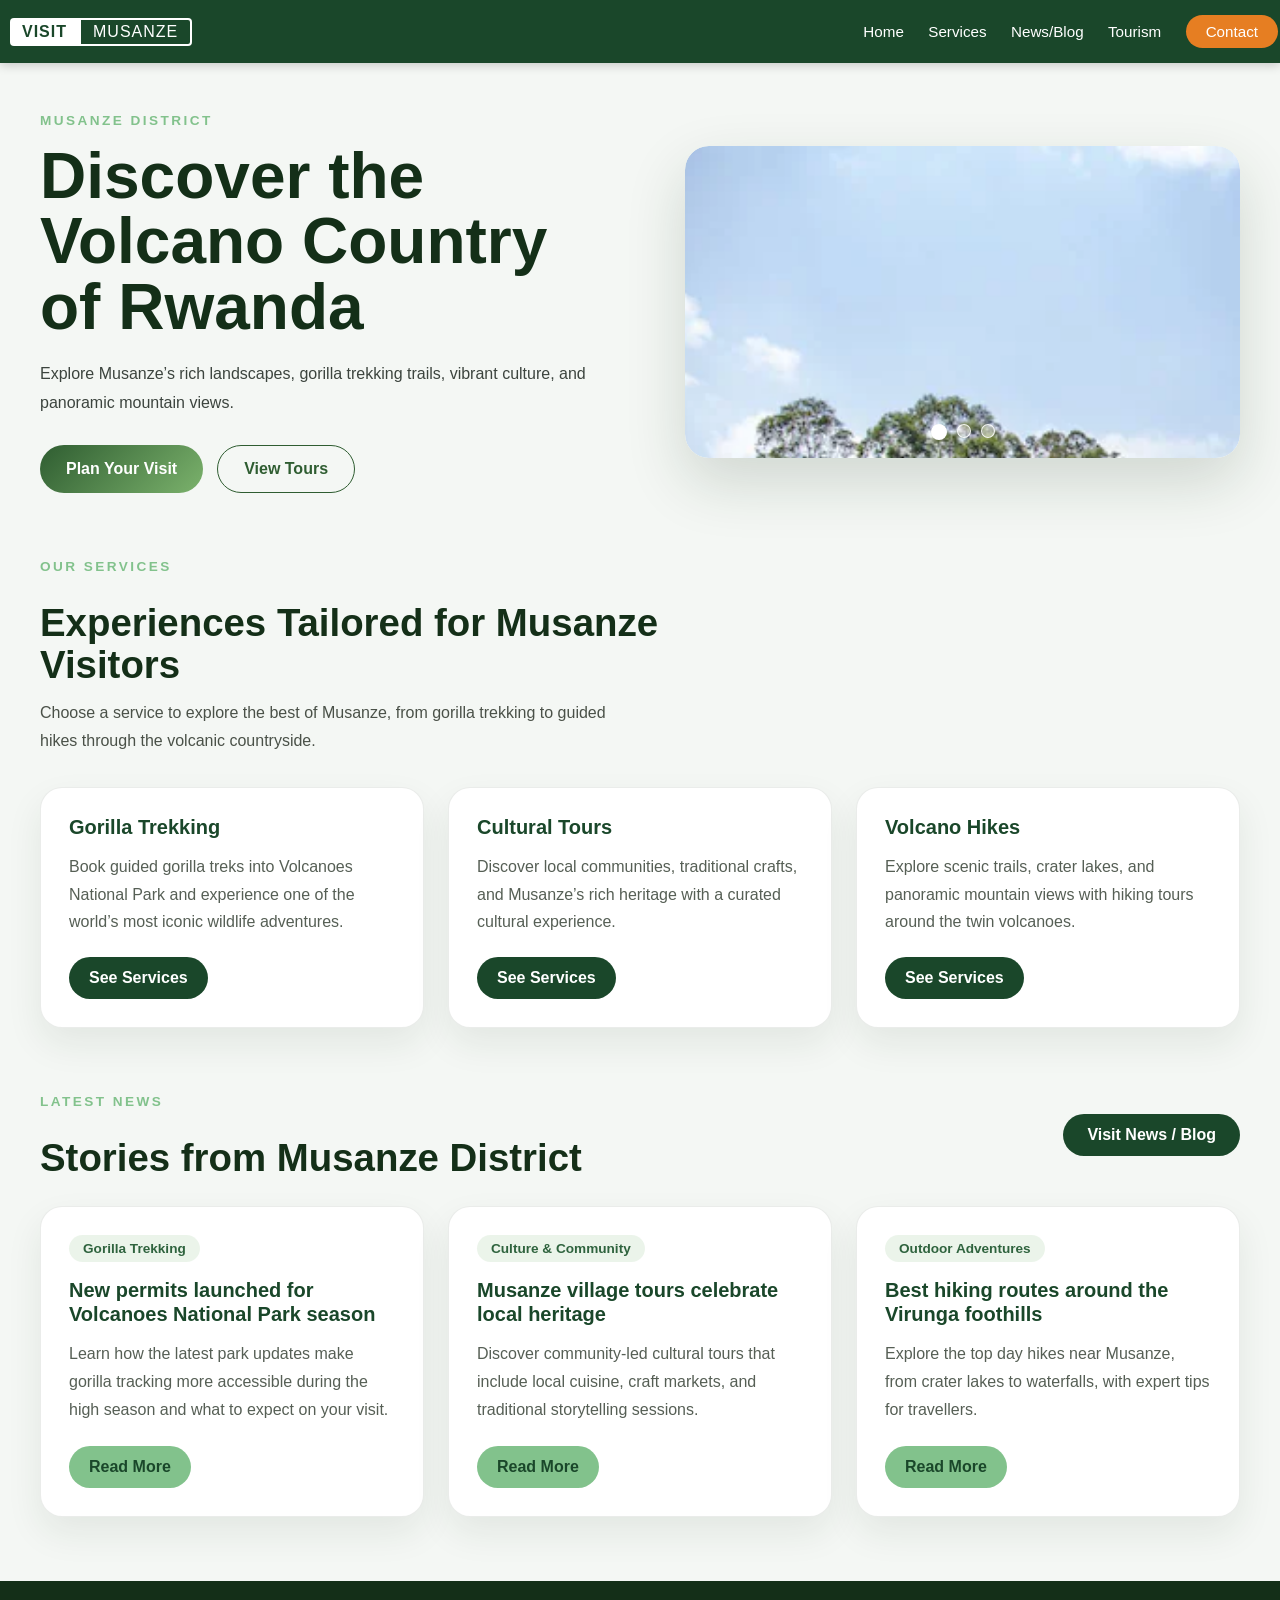
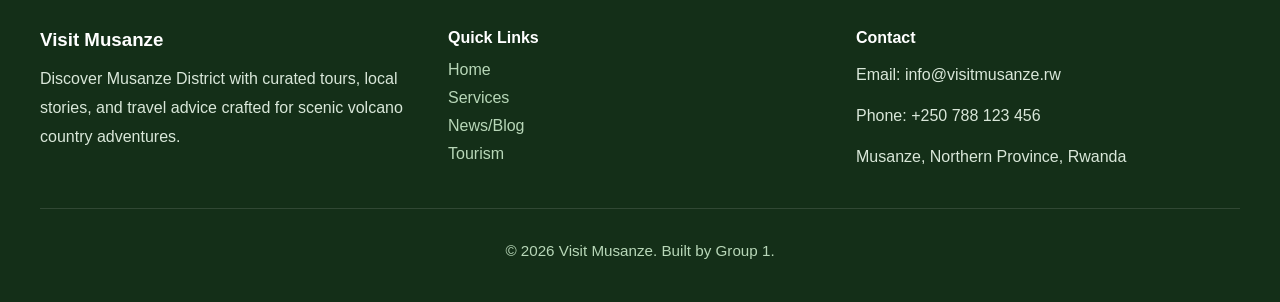
==== index.html @ 46a0d75a "visitmusanze" ====
<!DOCTYPE html>
<html lang="en">
<head>
    <meta charset="UTF-8">
    <meta name="viewport" content="width=device-width, initial-scale=1.0">
    <title>Visit Musanze | Home</title>
    <link rel="stylesheet" type="text/css" href="styles/styles.css">
</head>
<body>
    <!-- Main homepage layout for Visit Musanze -->
    <div class="container">
        <!-- Navigation bar -->
        <header class="navigation">
            <div class="logo">
                <div class="first-part">VISIT</div>
                <div class="second-part">MUSANZE</div>
            </div>
            <div class="links">
                <a href="index.html">Home</a>
                <a href="services.html">Services</a>
                <a href="news.html">News/Blog</a>
                <a href="tourism.html">Tourism</a>
                <a href="contact.html" class="contact-button">Contact</a>

            </div>

        </header>


        <section class="hero">
            <!-- Hero content and image slider -->
            <div class="hero-copy">
                <span class="eyebrow">Musanze District</span>
                <h1>Discover the Volcano Country of Rwanda</h1>
                <p>Explore Musanze’s rich landscapes, gorilla trekking trails, vibrant culture, and panoramic mountain views.</p>
                <div class="hero-actions">
                    <a href="#" class="primary-button">Plan Your Visit</a>
                    <a href="#" class="secondary-button">View Tours</a>
                </div>
            </div>
            <div class="hero-slider">
                <!-- Slider viewport and controls -->
                <div class="slider-window">
                    <div class="slides">
                        <div class="slide"><img src="assets/image4.png" alt="Musanze landscape image"></div>
                        <div class="slide"><img src="assets/image5.png" alt="Musanze scenic view"></div>
                        <div class="slide"><img src="assets/image6.png" alt="Musanze district photo"></div>
                    </div>
                </div>
                <div class="slider-indicators">
                    <span class="indicator active"></span>
                    <span class="indicator"></span>
                    <span class="indicator"></span>
                </div>
            </div>
        </section>

        <section class="services">
            <!-- Services showcase cards -->
            <div class="section-intro">
                <span class="eyebrow">Our Services</span>
                <h2>Experiences Tailored for Musanze Visitors</h2>
                <p>Choose a service to explore the best of Musanze, from gorilla trekking to guided hikes through the volcanic countryside.</p>
            </div>
            <div class="service-grid">
                <article class="service-card">
                    <h3>Gorilla Trekking</h3>
                    <p>Book guided gorilla treks into Volcanoes National Park and experience one of the world’s most iconic wildlife adventures.</p>
                    <a href="services.html" class="service-link">See Services</a>
                </article>
                <article class="service-card">
                    <h3>Cultural Tours</h3>
                    <p>Discover local communities, traditional crafts, and Musanze’s rich heritage with a curated cultural experience.</p>
                    <a href="services.html" class="service-link">See Services</a>
                </article>
                <article class="service-card">
                    <h3>Volcano Hikes</h3>
                    <p>Explore scenic trails, crater lakes, and panoramic mountain views with hiking tours around the twin volcanoes.</p>
                    <a href="services.html" class="service-link">See Services</a>
                </article>
            </div>
        </section>
            <section class="articles">
                <!-- Latest news and blog section -->
                <div class="articles-header">
                    <div>
                        <span class="eyebrow">Latest News</span>
                        <h2>Stories from Musanze District</h2>
                    </div>
                    <a href="news.html" class="section-button">Visit News / Blog</a>
                </div>
                <div class="article-grid">
                    <article class="article-card">
                        <span class="article-tag">Gorilla Trekking</span>
                        <h3>New permits launched for Volcanoes National Park season</h3>
                        <p>Learn how the latest park updates make gorilla tracking more accessible during the high season and what to expect on your visit.</p>
                        <a href="news.html" class="article-link">Read More</a>
                    </article>
                    <article class="article-card">
                        <span class="article-tag">Culture & Community</span>
                        <h3>Musanze village tours celebrate local heritage</h3>
                        <p>Discover community-led cultural tours that include local cuisine, craft markets, and traditional storytelling sessions.</p>
                        <a href="news.html" class="article-link">Read More</a>
                    </article>
                    <article class="article-card">
                        <span class="article-tag">Outdoor Adventures</span>
                        <h3>Best hiking routes around the Virunga foothills</h3>
                        <p>Explore the top day hikes near Musanze, from crater lakes to waterfalls, with expert tips for travellers.</p>
                        <a href="news.html" class="article-link">Read More</a>
                    </article>
                </div>
            </section>


        <!-- Footer with contact info and attribution -->
        <footer class="footer">
            <div class="footer-content">
                <div class="footer-card">
                    <h3>Visit Musanze</h3>
                    <p>Discover Musanze District with curated tours, local stories, and travel advice crafted for scenic volcano country adventures.</p>
                </div>
                <div class="footer-card">
                    <h4>Quick Links</h4>
                    <nav class="footer-links">
                        <a href="#">Home</a>
                        <a href="services.html">Services</a>
                        <a href="news.html">News/Blog</a>
                        <a href="#">Tourism</a>
                    </nav>
                </div>
                <div class="footer-card">
                    <h4>Contact</h4>
                    <p>Email: info@visitmusanze.rw</p>
                    <p>Phone: +250 788 123 456</p>
                    <p>Musanze, Northern Province, Rwanda</p>
                </div>
            </div>
            <div class="footer-bottom">
                <p>© 2026 Visit Musanze. Built by Group 1.</p>
            </div>
        </footer>
    </div>
    <script src="scripts/script.js"></script>
    
</body>
</html>
---- styles/styles.css ----
/* Base page styles */
body {
    margin: 0 auto;
    background-color: #f4f7f4;
    font-family: 'Segoe UI', Roboto, Helvetica, Arial, sans-serif;
}

.container{
    margin: 0 auto;

}

.navigation{
    display: flex;
    flex-direction: row;
    justify-content: space-between;
    gap: 10px;
    padding: 15px 2px;
    background-color: #1a472a; /* Deep forest green for Musanze theme */
    padding-left: 10px;
    align-items: center;
    box-shadow: 0 2px 10px rgba(0,0,0,0.2);
}

/* Navigation bar styles */

.contact-button{
    padding: 8px 20px;
    background-color: #e67e22; /* Earthy orange/volcanic accent */
    color: white;
    border-radius: 25px;
    text-decoration: none;
    font-weight: 600;
    transition: background 0.3s ease;
    border: none;
    cursor: pointer;
}

/* Contact button styling */

.contact-button:hover {
    background-color: #d35400;
}

.logo{
    display: flex;
    flex-direction: row;
    align-items: center;
    text-transform: uppercase;
    letter-spacing: 1px;
}

/* Logo brand styling */

.logo .first-part{
    background-color: #ffffff;
    color: #1a472a;
    padding: 5px 12px;
    font-weight: 800;
    border-radius: 4px 0 0 4px;
}

.logo .second-part{
    color: #ffffff;
    border: 2px solid #ffffff;
    padding: 3px 12px;
    font-weight: 400;
    border-radius: 0 4px 4px 0;
}

 .links a {
            color: white;
            text-decoration: none;
            margin-left: 20px;
            cursor: pointer;
            transition: 0.5s ease-in-out;
            font-weight: 500;
            font-size: 0.95rem;
        }

/* Navigation links */

.links a:hover{
            color: #2ecc71; /* Gorilla trekking green */
         }

.hero{
    width: 100%;
    max-width: 1200px;
    margin: 48px auto 0;
    display: grid;
    grid-template-columns: 1.05fr 0.95fr;
    gap: 32px;
    align-items: center;
    padding: 0 16px 64px;
}

/* Hero section layout */

.hero-copy{
    max-width: 560px;
}

.eyebrow{
    display: inline-flex;
    margin-bottom: 16px;
    font-size: 0.85rem;
    letter-spacing: 0.18em;
    text-transform: uppercase;
    color: #82c28c;
    font-weight: 700;
}

.hero h1{
    margin: 0 0 20px;
    font-size: clamp(2.75rem, 5vw, 4.2rem);
    line-height: 1.02;
    color: #142f18;
}

.hero p{
    margin: 0 0 28px;
    color: #3c443e;
    font-size: 1rem;
    line-height: 1.8;
}

.hero-actions{
    display: flex;
    flex-wrap: wrap;
    gap: 14px;
}

/* Hero buttons container */

.primary-button,
.secondary-button,
.contact-button{
    display: inline-flex;
    align-items: center;
    justify-content: center;
}

.primary-button{
    padding: 14px 26px;
    background: linear-gradient(135deg, #2f5d31 0%, #7bb26c 100%);
    color: white;
    border-radius: 999px;
    text-decoration: none;
    font-weight: 700;
}

.primary-button:hover{
    opacity: 0.96;
}

.secondary-button{
    padding: 14px 26px;
    border: 1px solid #2f5d31;
    background: transparent;
    color: #2f5d31;
    border-radius: 999px;
    text-decoration: none;
    font-weight: 700;
}

.secondary-button:hover{
    background-color: rgba(47, 93, 49, 0.08);
}

.services{
    max-width: 1200px;
    margin: 0 auto 64px;
    padding: 0 16px;
}

.section-intro{
    max-width: 680px;
    margin-bottom: 32px;
}

.section-intro h2{
    margin: 12px 0 14px;
    font-size: clamp(2rem, 3vw, 2.6rem);
    color: #142f18;
    line-height: 1.08;
}

.section-intro p{
    margin: 0;
    color: #4a5148;
    line-height: 1.75;
    max-width: 580px;
}

.service-grid{
    display: grid;
    grid-template-columns: repeat(3, minmax(220px, 1fr));
    gap: 24px;
}

.service-card{
    background: white;
    border: 1px solid rgba(82, 103, 82, 0.12);
    border-radius: 22px;
    padding: 28px;
    box-shadow: 0 16px 36px rgba(23, 49, 29, 0.08);
    transition: transform 0.25s ease, box-shadow 0.25s ease;
}

.service-card:hover{
    transform: translateY(-4px);
    box-shadow: 0 24px 48px rgba(23, 49, 29, 0.14);
}

.service-card h3{
    margin: 0 0 14px;
    font-size: 1.25rem;
    color: #1a472a;
}

.service-card p{
    margin: 0 0 22px;
    color: #565f55;
    line-height: 1.7;
}

.service-link{
    display: inline-flex;
    align-items: center;
    justify-content: center;
    padding: 12px 20px;
    border-radius: 999px;
    background-color: #1a472a;
    color: #ffffff;
    text-decoration: none;
    font-weight: 700;
    transition: background-color 0.25s ease, transform 0.25s ease;
}

.service-link:hover{
    background-color: #2f633e;
    transform: translateY(-1px);
}

.articles{
    max-width: 1200px;
    margin: 0 auto 64px;
    padding: 0 16px;
}

/* Tourism gallery page styling */
.gallery{
    max-width: 1200px;
    margin: 0 auto 64px;
    padding: 0 16px;
}

.gallery-grid{
    display: grid;
    grid-template-columns: repeat(3, minmax(220px, 1fr));
    gap: 18px;
}

.gallery-item{
    overflow: hidden;
    border-radius: 20px;
    box-shadow: 0 16px 36px rgba(23, 49, 29, 0.08);
}

.gallery-item img{
    width: 100%;
    height: 100%;
    object-fit: cover;
    display: block;
    transition: transform 0.3s ease;
}

.gallery-item:hover img{
    transform: scale(1.04);
}

/* Contact page form styling */
.contact-page{
    max-width: 1200px;
    margin: 0 auto 64px;
    padding: 0 16px;
}

.contact-grid{
    display: grid;
    grid-template-columns: 1fr 1fr;
    gap: 24px;
    align-items: start;
}

.contact-card{
    background: white;
    padding: 28px;
    border-radius: 22px;
    box-shadow: 0 16px 36px rgba(23, 49, 29, 0.08);
}

.contact-details p{
    margin: 0 0 14px;
    line-height: 1.8;
    color: #4a5148;
}

.contact-form{
    background: white;
    padding: 28px;
    border-radius: 22px;
    box-shadow: 0 16px 36px rgba(23, 49, 29, 0.08);
}

.form-group{
    display: flex;
    flex-direction: column;
    margin-bottom: 20px;
}

.form-group label{
    margin-bottom: 10px;
    font-weight: 600;
    color: #142f18;
}

.form-input,
.form-textarea{
    border: 1px solid rgba(82, 103, 82, 0.2);
    border-radius: 16px;
    padding: 14px 16px;
    font-size: 1rem;
    color: #303530;
    background: #f7f7f7;
}

.form-input:focus,
.form-textarea:focus{
    outline: none;
    border-color: #1a472a;
    background: #ffffff;
}

.submit-button{
    display: inline-flex;
    align-items: center;
    justify-content: center;
    padding: 14px 24px;
    background-color: #1a472a;
    color: #ffffff;
    border: none;
    border-radius: 999px;
    font-weight: 700;
    cursor: pointer;
    transition: background-color 0.25s ease, transform 0.25s ease;
}

.submit-button:hover{
    background-color: #2f633e;
    transform: translateY(-1px);
}

.articles-header{
    display: flex;
    align-items: center;
    justify-content: space-between;
    gap: 24px;
    margin-bottom: 28px;
}

.articles-header h2{
    margin: 12px 0 0;
    font-size: clamp(2rem, 3vw, 2.5rem);
    line-height: 1.08;
    color: #142f18;
}

.section-button{
    display: inline-flex;
    align-items: center;
    justify-content: center;
    padding: 12px 24px;
    background-color: #1a472a;
    color: white;
    border-radius: 999px;
    text-decoration: none;
    font-weight: 700;
    transition: background-color 0.25s ease, transform 0.25s ease;
}

.section-button:hover{
    background-color: #2f633e;
    transform: translateY(-1px);
}

.article-grid{
    display: grid;
    grid-template-columns: repeat(3, minmax(240px, 1fr));
    gap: 24px;
}

.article-card{
    background: white;
    border-radius: 22px;
    padding: 28px;
    border: 1px solid rgba(82, 103, 82, 0.12);
    box-shadow: 0 16px 36px rgba(23, 49, 29, 0.08);
    transition: transform 0.25s ease, box-shadow 0.25s ease;
}

.article-card:hover{
    transform: translateY(-4px);
    box-shadow: 0 24px 48px rgba(23, 49, 29, 0.14);
}

.article-tag{
    display: inline-flex;
    margin-bottom: 16px;
    padding: 6px 14px;
    background-color: rgba(143, 192, 140, 0.18);
    color: #2f633e;
    border-radius: 999px;
    font-size: 0.85rem;
    font-weight: 700;
}

.article-card h3{
    margin: 0 0 14px;
    font-size: 1.25rem;
    color: #1a472a;
    line-height: 1.2;
}

.article-card p{
    margin: 0 0 22px;
    color: #565f55;
    line-height: 1.75;
}

.article-link{
    display: inline-flex;
    align-items: center;
    justify-content: center;
    padding: 12px 20px;
    background-color: #82c28c;
    color: #1a472a;
    border-radius: 999px;
    text-decoration: none;
    font-weight: 700;
    transition: background-color 0.25s ease, transform 0.25s ease;
}

.article-link:hover{
    background-color: #6aa062;
    transform: translateY(-1px);
}

.footer{
    background-color: #142f18;
    color: #e9f3e9;
    padding: 48px 16px 28px;
    margin-top: 24px;
}

.footer-content{
    display: grid;
    grid-template-columns: repeat(3, minmax(220px, 1fr));
    gap: 24px;
    max-width: 1200px;
    margin: 0 auto 24px;
}

.footer-card h3,
.footer-card h4{
    margin: 0 0 14px;
    color: #ffffff;
}

.footer-card p{
    margin: 0 0 12px;
    color: #d9e7d9;
    line-height: 1.8;
}

.footer-links{
    display: flex;
    flex-direction: column;
    gap: 10px;
}

.footer-links a{
    color: #b8d7b8;
    text-decoration: none;
    transition: color 0.25s ease;
}

.footer-links a:hover{
    color: #ffffff;
}

.footer-bottom{
    border-top: 1px solid rgba(255,255,255,0.12);
    max-width: 1200px;
    margin: 0 auto;
    padding-top: 18px;
    text-align: center;
    color: #b8d7b8;
    font-size: 0.95rem;
}

.hero-slider{
    position: relative;
    border-radius: 24px;
    overflow: hidden;
    box-shadow: 0 24px 60px rgba(20, 47, 24, 0.16);
}

/* Hero image slider wrapper */

.slider-window{
    overflow: hidden;
    border-radius: inherit;
    aspect-ratio: 16 / 9;
}

.slides{
    display: flex;
    width: calc(100% * 3);
    transition: transform 0.7s ease-in-out;
}

.slide{
    flex: 0 0 100%;
}

.slide img{
    width: 100%;
    height: 100%;
    max-height: 100%;
    object-fit: cover;
    display: block;
    image-rendering: auto;
}

.slider-indicators{
    position: absolute;
    left: 50%;
    bottom: 18px;
    transform: translateX(-50%);
    display: flex;
    gap: 10px;
    z-index: 10;
}

.indicator{
    width: 12px;
    height: 12px;
    border-radius: 50%;
    background: rgba(255,255,255,0.45);
    border: 1px solid rgba(255,255,255,0.85);
    cursor: pointer;
}

.indicator.active{
    background: white;
    width: 14px;
    height: 14px;
}

@media (max-width: 980px) {
    .hero{
        grid-template-columns: 1fr;
        margin-top: 32px;
        padding: 0 16px 48px;
    }

    .footer-content{
        grid-template-columns: 1fr;
    }

    .service-grid{
        grid-template-columns: 1fr;
    }
}

@media (max-width: 680px) {
    .navigation{
        flex-wrap: wrap;
        justify-content: center;
        gap: 16px;
    }

    .hero-actions{
        flex-direction: column;
        align-items: stretch;
    }

    .slide img{
        height: 100%;
    }
}
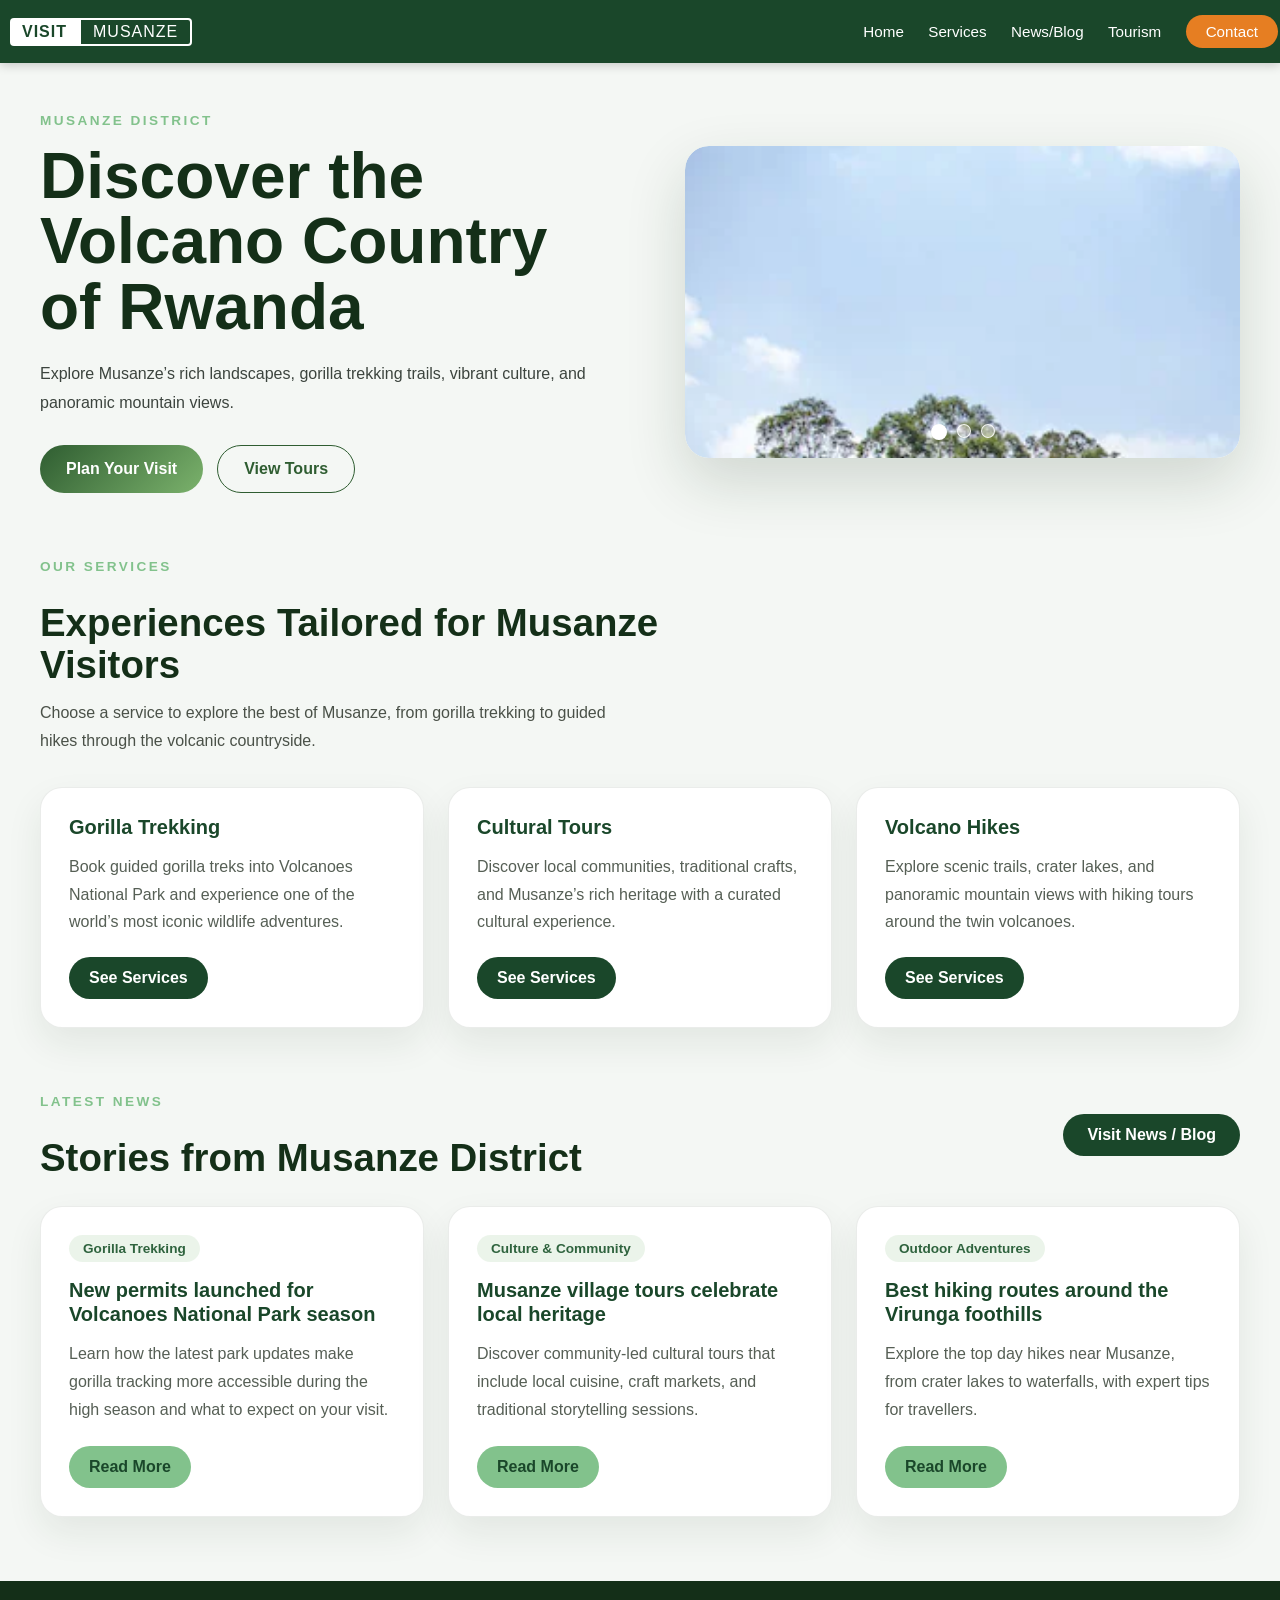
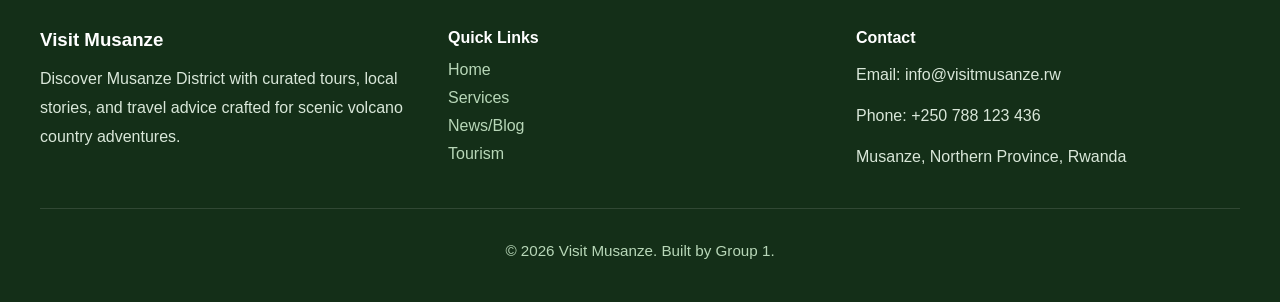
==== commit fedaa994: "feat: add team section Co-authored-by: Tresor <your-email@example.com>" ====
--- a/index.html
+++ b/index.html
@@ -131,12 +131,12 @@
                 <div class="footer-card">
                     <h4>Contact</h4>
                     <p>Email: info@visitmusanze.rw</p>
-                    <p>Phone: +250 788 123 456</p>
+                    <p>Phone: +250 788 123 436</p>
                     <p>Musanze, Northern Province, Rwanda</p>
                 </div>
             </div>
             <div class="footer-bottom">
-                <p>© 2026 Visit Musanze. Built by Group 1.</p>
+                <p>&copy; 2026 Visit Musanze. Built by Group 1.</p>
             </div>
         </footer>
     </div>
